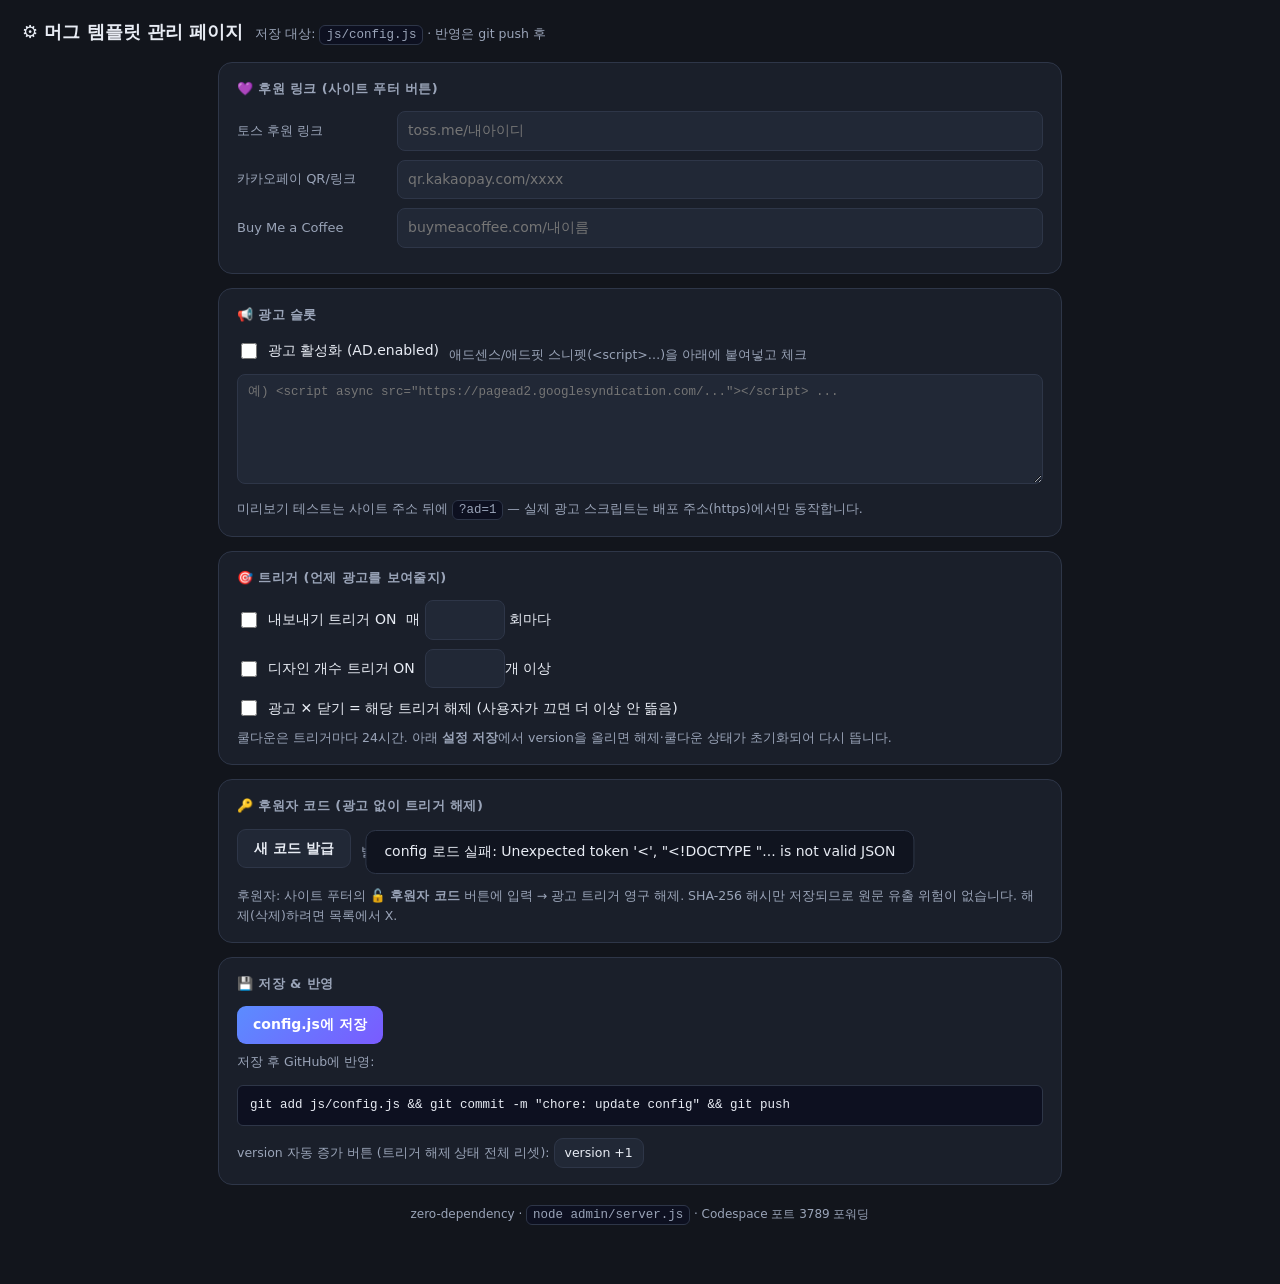
==== admin/index.html @ 26af274f "feat: mug template generator v4.11 — 3D mug wrap designer - split HTML/CSS/JS (pure.js core + app.js" ====
<!DOCTYPE html>
<html lang="ko">
<head>
<meta charset="utf-8">
<meta name="viewport" content="width=device-width, initial-scale=1">
<title>머그 템플릿 · 관리 페이지</title>
<style>
  :root{--bg:#12151c;--panel:#1a1f2a;--panel2:#212836;--line:#2e3648;--txt:#e8ecf4;--sub:#9aa4b8;--acc:#5b8cff;--acc2:#3dd6c3;--ok:#4ade80;--err:#ff6b7a;--warn:#ffb454}
  *{box-sizing:border-box}
  body{margin:0;background:var(--bg);color:var(--txt);font:14px/1.55 system-ui,-apple-system,"Apple SD Gothic Neo","Malgun Gothic",sans-serif}
  header{padding:18px 22px 6px;display:flex;align-items:baseline;gap:12px;flex-wrap:wrap}
  header h1{font-size:18px;margin:0}
  header .sub{color:var(--sub);font-size:12.5px}
  main{max-width:880px;margin:0 auto;padding:10px 18px 60px;display:flex;flex-direction:column;gap:14px}
  .card{background:var(--panel);border:1px solid var(--line);border-radius:14px;padding:16px 18px}
  .card h2{font-size:13px;margin:0 0 12px;color:var(--sub);letter-spacing:.4px;text-transform:none}
  .row{display:flex;gap:10px;align-items:center;margin:9px 0;flex-wrap:wrap}
  .row label.lbl{min-width:150px;color:var(--sub);font-size:13px}
  input[type=text],input[type=number],textarea{background:var(--panel2);border:1px solid var(--line);color:var(--txt);border-radius:8px;padding:8px 10px;font:inherit}
  input[type=text]{flex:1;min-width:220px}
  input[type=number]{width:80px}
  textarea{width:100%;min-height:110px;font-family:ui-monospace,Menlo,Consolas,monospace;font-size:12.5px}
  .btn{appearance:none;border:1px solid var(--line);background:var(--panel2);color:var(--txt);padding:8px 16px;border-radius:9px;font:inherit;cursor:pointer;font-weight:600}
  .btn:hover{border-color:var(--acc)}
  .btn.primary{background:linear-gradient(135deg,var(--acc),#7a5bff);border:none;color:#fff}
  .btn.danger{border-color:rgba(255,107,122,.5);color:#ff9aa6}
  .btn.small{padding:4px 10px;font-size:12.5px;font-weight:500}
  .chk{display:inline-flex;gap:8px;align-items:center;cursor:pointer}
  .chk input{accent-color:var(--acc);width:16px;height:16px}
  .hint{color:var(--sub);font-size:12.5px;margin-top:8px;line-height:1.6}
  .codes{display:flex;flex-direction:column;gap:6px;margin-top:10px}
  .code{display:flex;justify-content:space-between;align-items:center;background:var(--panel2);border:1px solid var(--line);border-radius:8px;padding:7px 12px;font-family:ui-monospace,monospace;font-size:12.5px}
  .code .h{color:var(--sub)}
  .gen-out{background:#0d1020;border:1px dashed var(--acc2);border-radius:10px;padding:12px;margin-top:10px;display:none}
  .gen-out b{color:var(--acc2);font-size:16px;letter-spacing:1px}
  #toast{position:fixed;left:50%;bottom:26px;transform:translateX(-50%);background:#10141f;border:1px solid var(--line);color:var(--txt);padding:10px 18px;border-radius:10px;opacity:0;pointer-events:none;transition:.2s;z-index:9}
  #toast.show{opacity:1}
  code,pre{background:#0d1020;border:1px solid var(--line);border-radius:6px;padding:2px 6px;font-size:12.5px}
  pre{padding:10px 12px;overflow:auto}
  .foot{color:var(--sub);font-size:12px;text-align:center;margin-top:6px}
</style>
</head>
<body>
<header>
  <h1>⚙️ 머그 템플릿 관리 페이지</h1>
  <span class="sub">저장 대상: <code>js/config.js</code> · 반영은 git push 후</span>
</header>
<main>
  <div class="card">
    <h2>💜 후원 링크 (사이트 푸터 버튼)</h2>
    <div class="row"><label class="lbl">토스 후원 링크</label><input type="text" id="toss" placeholder="toss.me/내아이디"></div>
    <div class="row"><label class="lbl">카카오페이 QR/링크</label><input type="text" id="kakao" placeholder="qr.kakaopay.com/xxxx"></div>
    <div class="row"><label class="lbl">Buy Me a Coffee</label><input type="text" id="bmc" placeholder="buymeacoffee.com/내이름"></div>
  </div>

  <div class="card">
    <h2>📢 광고 슬롯</h2>
    <div class="row">
      <label class="chk"><input type="checkbox" id="adOn"><span>광고 활성화 (AD.enabled)</span></label>
      <span class="hint">애드센스/애드핏 스니펫(&lt;script&gt;…)을 아래에 붙여넣고 체크</span>
    </div>
    <textarea id="adHtml" placeholder="예) &lt;script async src=&quot;https://pagead2.googlesyndication.com/...&quot;&gt;&lt;/script&gt; ..."></textarea>
    <div class="hint">미리보기 테스트는 사이트 주소 뒤에 <code>?ad=1</code> — 실제 광고 스크립트는 배포 주소(https)에서만 동작합니다.</div>
  </div>

  <div class="card">
    <h2>🎯 트리거 (언제 광고를 보여줄지)</h2>
    <div class="row">
      <label class="chk"><input type="checkbox" id="trExpOn"><span>내보내기 트리거 ON</span></label>
      <label>매 <input type="number" id="trExpEvery" min="1" max="99"> 회마다</label>
    </div>
    <div class="row">
      <label class="chk"><input type="checkbox" id="trDsgOn"><span>디자인 개수 트리거 ON</span></label>
      <label><input type="number" id="trDsgMin" min="2" max="99">개 이상</label>
    </div>
    <div class="row">
      <label class="chk"><input type="checkbox" id="closeMutes"><span>광고 ✕ 닫기 = 해당 트리거 해제 (사용자가 끄면 더 이상 안 뜲음)</span></label>
    </div>
    <div class="hint">쿨다운은 트리거마다 24시간. 아래 <b>설정 저장</b>에서 version을 올리면 해제·쿨다운 상태가 초기화되어 다시 뜹니다.</div>
  </div>

  <div class="card">
    <h2>🔑 후원자 코드 (광고 없이 트리거 해제)</h2>
    <div class="row">
      <button class="btn" id="genBtn">새 코드 발급</button>
      <span class="hint">발급 즉시 config의 해시 목록에 저장 — 코드 원문은 지금 한 번만 표시됩니다</span>
    </div>
    <div class="gen-out" id="genOut">
      발급된 코드 (지금 바로 복사·전달): <b id="genCode"></b>
      <button class="btn small" id="copyBtn">복사</button>
    </div>
    <div class="codes" id="codeList"></div>
    <div class="hint">후원자: 사이트 푸터의 <b>🔓 후원자 코드</b> 버튼에 입력 → 광고 트리거 영구 해제. SHA-256 해시만 저장되므로 원문 유출 위험이 없습니다. 해제(삭제)하려면 목록에서 X.</div>
  </div>

  <div class="card">
    <h2>💾 저장 & 반영</h2>
    <button class="btn primary" id="saveBtn">config.js에 저장</button>
    <div class="hint">저장 후 GitHub에 반영:</div>
    <pre>git add js/config.js && git commit -m "chore: update config" && git push</pre>
    <div class="hint">version 자동 증가 버튼 (트리거 해제 상태 전체 리셋): <button class="btn small" id="verBtn">version +1</button> <span id="verNow"></span></div>
  </div>

  <div class="foot">zero-dependency · <code>node admin/server.js</code> · Codespace 포트 3789 포워딩</div>
</main>
<div id="toast"></div>
<script>
let CFG=null;
const $=s=>document.querySelector(s);
function toast(m){const t=$('#toast');t.textContent=m;t.classList.add('show');clearTimeout(t._x);t._x=setTimeout(()=>t.classList.remove('show'),2200);}
async function api(p,opt){const r=await fetch(p,opt);const j=await r.json();if(!r.ok)throw new Error(j.error||r.status);return j;}
function fill(c){
  CFG=c;
  $('#toss').value=c.support?.toss||''; $('#kakao').value=c.support?.kakao||''; $('#bmc').value=c.support?.bmc||'';
  $('#adOn').checked=!!c.ad?.enabled; $('#adHtml').value=c.ad?.html||'';
  $('#trExpOn').checked=c.triggers?.export?.on!==false; $('#trExpEvery').value=c.triggers?.export?.every||3;
  $('#trDsgOn').checked=c.triggers?.designs?.on!==false; $('#trDsgMin').value=c.triggers?.designs?.min||5;
  $('#closeMutes').checked=c.adCloseMutes!==false;
  $('#verNow').textContent='(현재 v'+(c.version||1)+')';
  renderCodes();
}
function renderCodes(){
  const list=CFG.donorHashes||[];
  $('#codeList').innerHTML=list.length? list.map(h=>
    '<div class="code"><span class="h">sha256:'+h.slice(0,16)+'…'+h.slice(-6)+'</span>'+
    '<button class="btn small danger" data-h="'+h+'">삭제</button></div>').join('')
    : '<div class="hint">발급된 코드 없음</div>';
  $('#codeList').querySelectorAll('button[data-h]').forEach(b=>b.onclick=async()=>{
    const j=await api('/api/donors/revoke',{method:'POST',headers:{'Content-Type':'application/json'},body:JSON.stringify({hash:b.dataset.h})});
    fill(j.config); toast('코드 해제됨');
  });
}
function gather(){
  return {
    version: CFG.version||1,
    support:{ toss:$('#toss').value.trim(), kakao:$('#kakao').value.trim(), bmc:$('#bmc').value.trim() },
    ad:{ enabled:$('#adOn').checked, html:$('#adHtml').value },
    triggers:{
      export:{ on:$('#trExpOn').checked, every:Math.max(1,+$('#trExpEvery').value||3) },
      designs:{ on:$('#trDsgOn').checked, min:Math.max(2,+$('#trDsgMin').value||5) }
    },
    adCloseMutes:$('#closeMutes').checked,
    donorHashes:(CFG.donorHashes||[]).slice()
  };
}
$('#saveBtn').onclick=async()=>{ try{
  const j=await api('/api/config',{method:'POST',headers:{'Content-Type':'application/json'},body:JSON.stringify(gather())});
  fill(j.config); toast('저장됨 ✓ — git push로 사이트에 반영');
}catch(e){toast('오류: '+e.message);} };
$('#verBtn').onclick=()=>{ CFG.version=(CFG.version||1)+1; $('#verNow').textContent='(현재 v'+CFG.version+') (미저장)'; toast('version 올림 — 저장 버튼을 누르세요'); };
$('#genBtn').onclick=async()=>{ try{
  const j=await api('/api/donors',{method:'POST',headers:{'Content-Type':'application/json'},body:'{}'});
  fill(j.config);
  $('#genCode').textContent=j.code; $('#genOut').style.display='block';
  toast('코드 발급됨 — config.js에 해시 저장 완료');
}catch(e){toast('오류: '+e.message);} };
$('#copyBtn').onclick=()=>{ navigator.clipboard.writeText($('#genCode').textContent).then(()=>toast('복사됨')); };
api('/api/config').then(fill).catch(e=>toast('config 로드 실패: '+e.message));
</script>
</body>
</html>
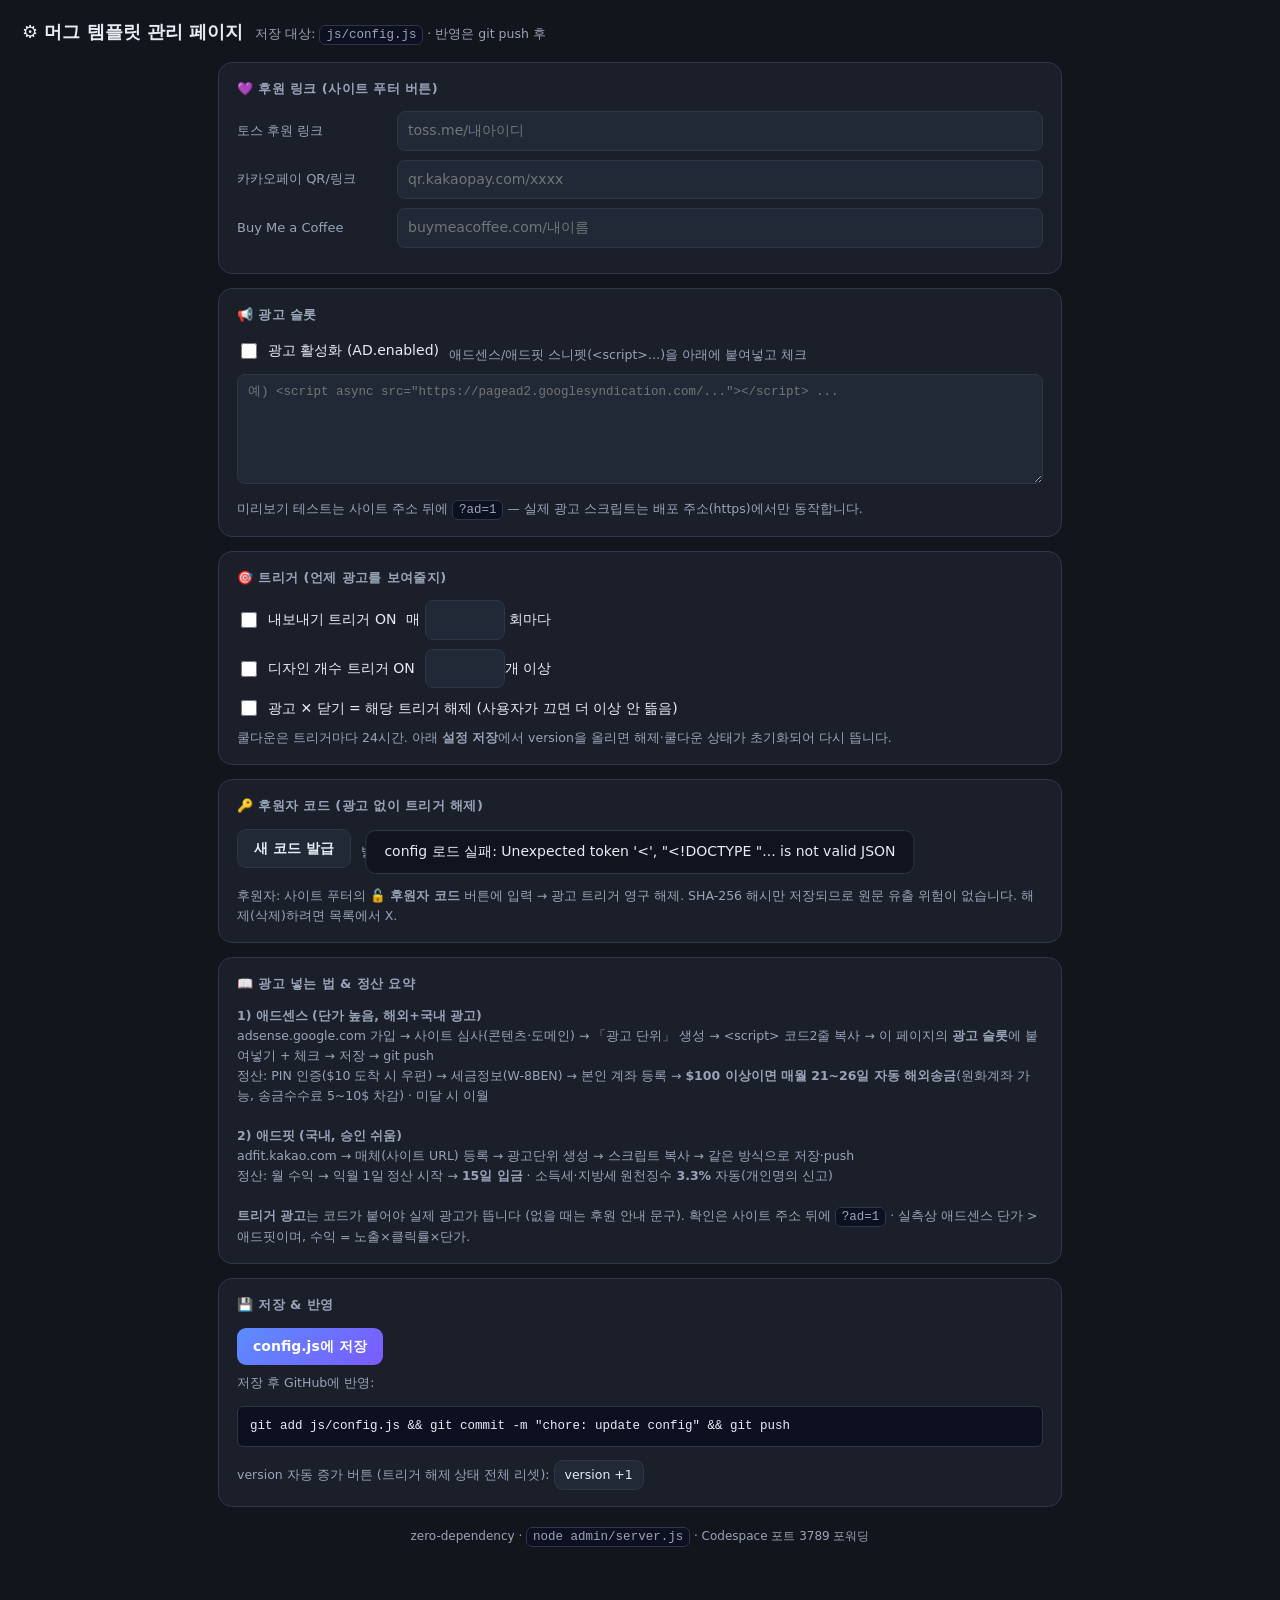
==== commit a67085ac: "docs(admin): ad insertion + payout guide card" ====
--- a/admin/index.html
+++ b/admin/index.html
@@ -94,6 +94,22 @@
   </div>
 
   <div class="card">
+    <h2>📖 광고 넣는 법 & 정산 요약</h2>
+    <div class="hint">
+      <b>1) 애드센스 (단가 높음, 해외+국내 광고)</b><br>
+      adsense.google.com 가입 → 사이트 심사(콘텐츠·도메인) → 「광고 단위」 생성 →
+      &lt;script&gt; 코드2줄 복사 → 이 페이지의 <b>광고 슬롯</b>에 붙여넣기 + 체크 → 저장 → git push<br>
+      정산: PIN 인증($10 도착 시 우편) → 세금정보(W-8BEN) → 본인 계좌 등록 →
+      <b>$100 이상이면 매월 21~26일 자동 해외송금</b>(원화계좌 가능, 송금수수료 5~10$ 차감) · 미달 시 이월<br><br>
+      <b>2) 애드핏 (국내, 승인 쉬움)</b><br>
+      adfit.kakao.com → 매체(사이트 URL) 등록 → 광고단위 생성 → 스크립트 복사 → 같은 방식으로 저장·push<br>
+      정산: 월 수익 → 익월 1일 정산 시작 → <b>15일 입금</b> · 소득세·지방세 원천징수 <b>3.3%</b> 자동(개인명의 신고)<br><br>
+      <b>트리거 광고</b>는 코드가 붙어야 실제 광고가 뜹니다 (없을 때는 후원 안내 문구).
+      확인은 사이트 주소 뒤에 <code>?ad=1</code> · 실측상 애드센스 단가 &gt; 애드핏이며, 수익 = 노출×클릭률×단가.
+    </div>
+  </div>
+
+  <div class="card">
     <h2>💾 저장 & 반영</h2>
     <button class="btn primary" id="saveBtn">config.js에 저장</button>
     <div class="hint">저장 후 GitHub에 반영:</div>
